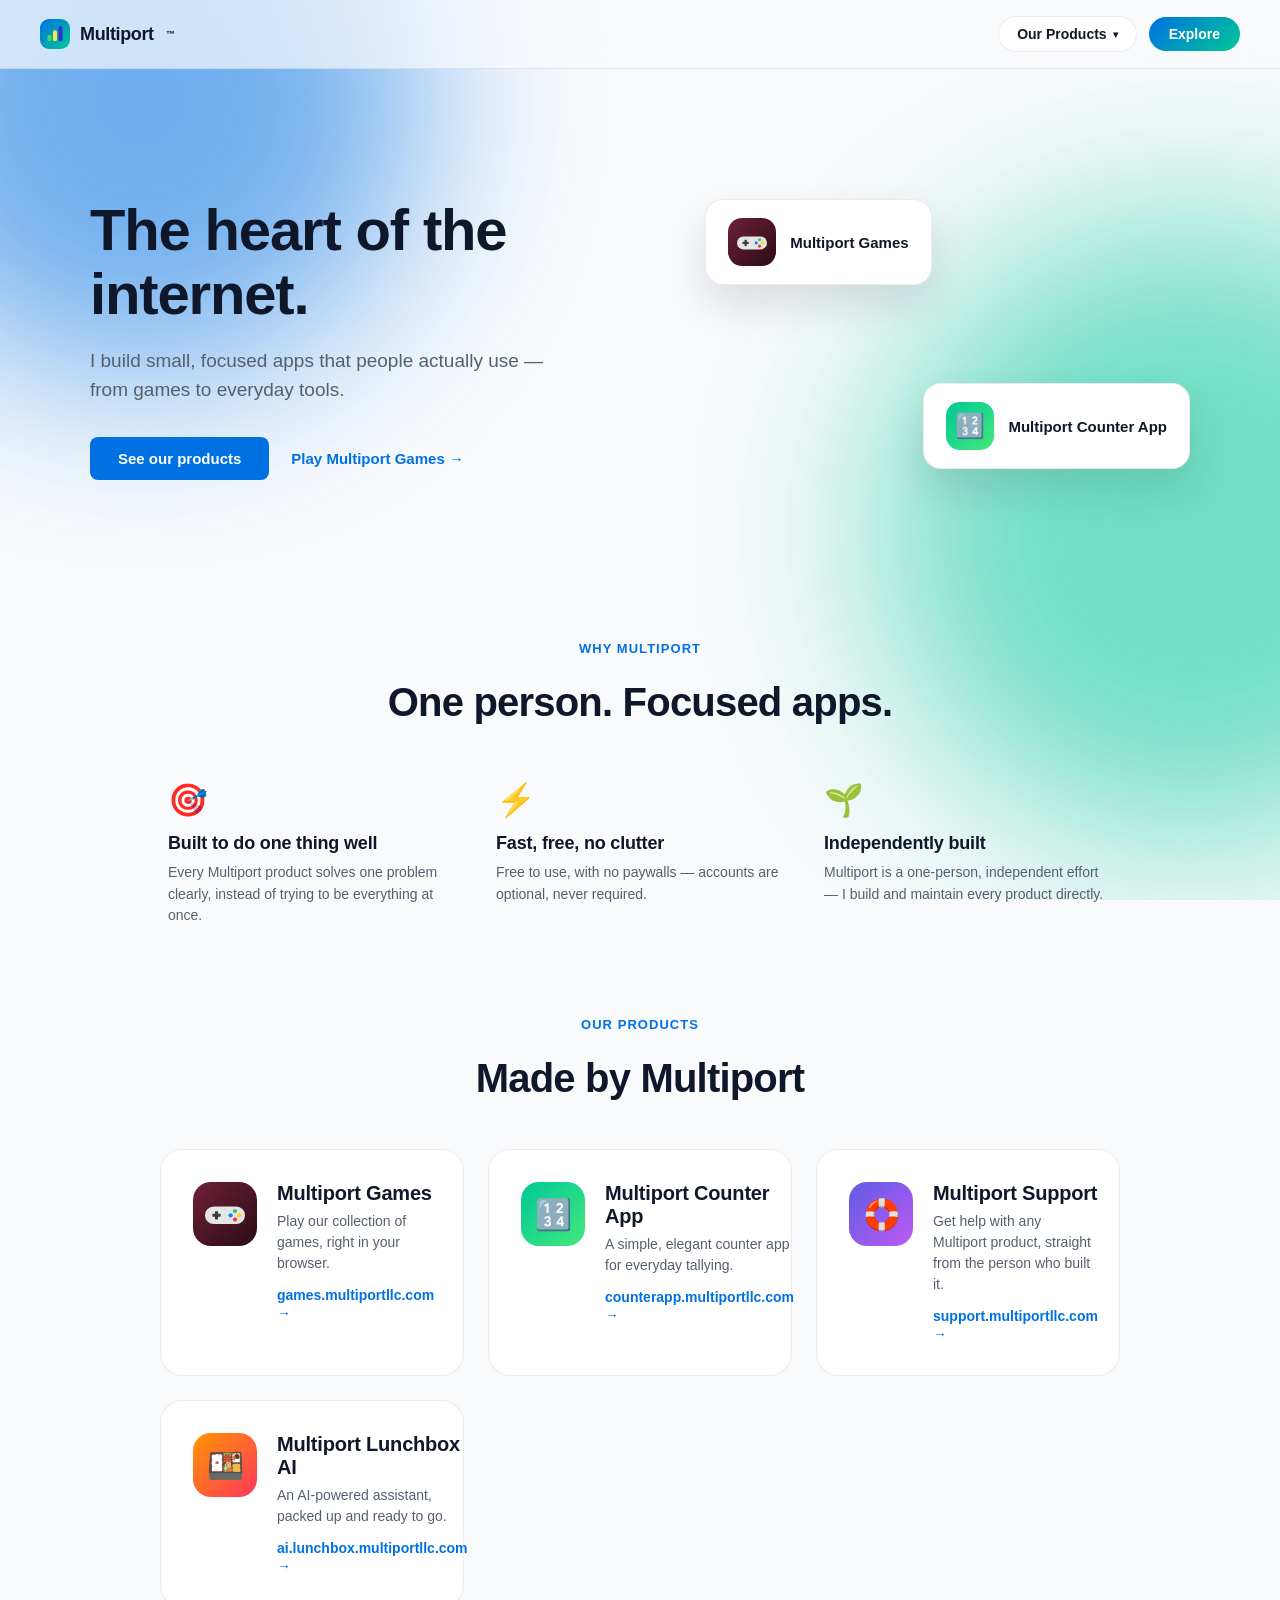
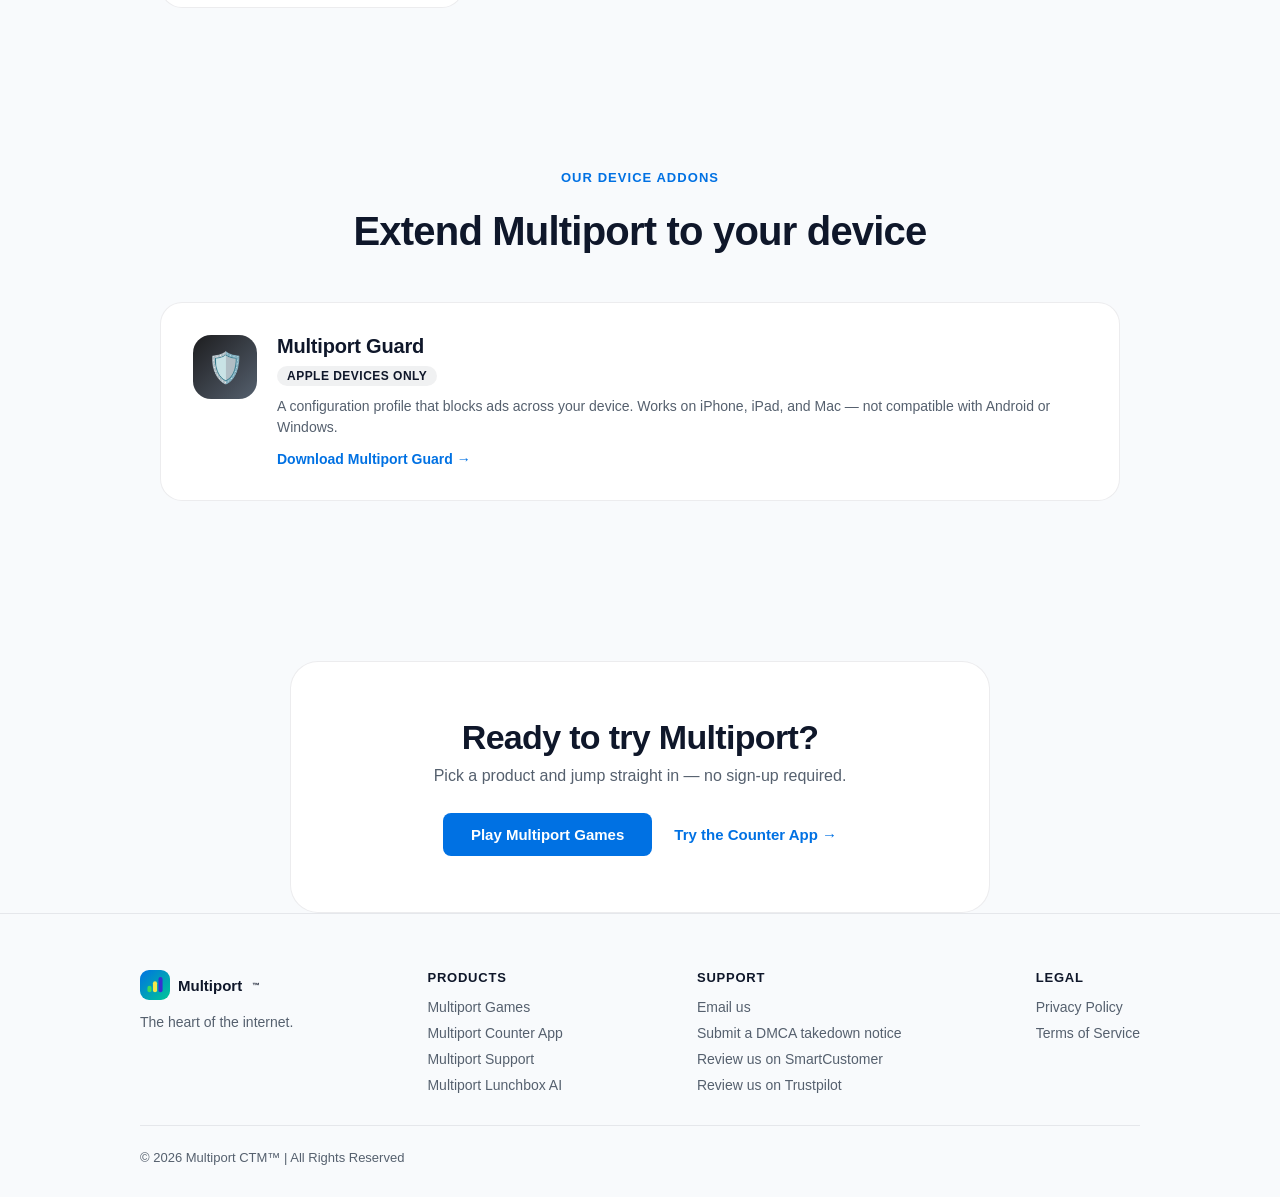
==== index.html @ edde1195 "Replace logo with ascending bar-chart icon, update footer copyright New icon (three ascending green/" ====
<!DOCTYPE html>
<html lang="en">
<head>
<meta charset="UTF-8">
<meta name="viewport" content="width=device-width, initial-scale=1.0">
<title>Multiport</title>
<meta name="description" content="The heart of the internet.">
<meta name="theme-color" content="#0071e3">
<link rel="manifest" href="/manifest.json">
<link rel="icon" href="/icon.svg" type="image/svg+xml">
<link rel="icon" href="/favicon-32.png" sizes="32x32" type="image/png">
<link rel="icon" href="/favicon-16.png" sizes="16x16" type="image/png">
<link rel="apple-touch-icon" href="/apple-touch-icon.png">
<link rel="stylesheet" href="style.css?v=12">
</head>
<body>
  <div class="bg-blobs" aria-hidden="true">
    <div class="blob blob-blue"></div>
    <div class="blob blob-green"></div>
  </div>

  <nav class="navbar">
    <a class="logo" href="/">
      <img class="logo-mark" src="/icon.svg" alt="Multiport logo"> Multiport<sup class="tm">&trade;</sup>
    </a>
    <div class="nav-links">
      <div class="nav-dropdown">
        <button class="dropdown-toggle" aria-haspopup="true" aria-expanded="false">
          Our Products <span class="chevron">&#9662;</span>
        </button>
        <div class="dropdown-menu">
          <a href="https://games.multiportllc.com" target="_blank" rel="noopener noreferrer">
            <img class="dropdown-icon" src="/games-icon.svg" alt="">
            <span>
              <span class="dropdown-title">Multiport Games</span>
              <span class="dropdown-domain">games.multiportllc.com</span>
            </span>
          </a>
          <a href="https://counterapp.multiportllc.com" target="_blank" rel="noopener noreferrer">
            <span class="dropdown-icon">🔢</span>
            <span>
              <span class="dropdown-title">Multiport Counter App</span>
              <span class="dropdown-domain">counterapp.multiportllc.com</span>
            </span>
          </a>
          <a href="https://support.multiportllc.com" target="_blank" rel="noopener noreferrer">
            <span class="dropdown-icon">🛟</span>
            <span>
              <span class="dropdown-title">Multiport Support</span>
              <span class="dropdown-domain">support.multiportllc.com</span>
            </span>
          </a>
          <a href="https://ai.lunchbox.multiportllc.com" target="_blank" rel="noopener noreferrer">
            <span class="dropdown-icon">🍱</span>
            <span>
              <span class="dropdown-title">Multiport Lunchbox AI</span>
              <span class="dropdown-domain">ai.lunchbox.multiportllc.com</span>
            </span>
          </a>
        </div>
      </div>
      <a class="nav-cta" href="#products">Explore</a>
    </div>
  </nav>

  <header class="hero">
    <div class="hero-text">
      <h1>The heart of the internet.</h1>
      <p class="subtitle">I build small, focused apps that people actually use — from games to everyday tools.</p>
      <div class="hero-actions">
        <a class="btn btn-primary" href="#products">See our products</a>
        <a class="btn-link" href="https://games.multiportllc.com" target="_blank" rel="noopener noreferrer">Play Multiport Games &rarr;</a>
      </div>
    </div>
    <div class="hero-visual" aria-hidden="true">
      <div class="hero-card hero-card-1">
        <img class="hero-card-icon" src="/games-icon.svg" alt="">
        <span class="hero-card-label">Multiport Games</span>
      </div>
      <div class="hero-card hero-card-2">
        <span class="hero-card-icon icon-counter">🔢</span>
        <span class="hero-card-label">Multiport Counter App</span>
      </div>
    </div>
  </header>

  <main>
    <section class="features" id="why">
      <span class="eyebrow">Why Multiport</span>
      <h2>One person. Focused apps.</h2>
      <div class="feature-grid">
        <div class="feature-card">
          <div class="feature-icon">🎯</div>
          <h3>Built to do one thing well</h3>
          <p>Every Multiport product solves one problem clearly, instead of trying to be everything at once.</p>
        </div>
        <div class="feature-card">
          <div class="feature-icon">⚡</div>
          <h3>Fast, free, no clutter</h3>
          <p>Free to use, with no paywalls — accounts are optional, never required.</p>
        </div>
        <div class="feature-card">
          <div class="feature-icon">🌱</div>
          <h3>Independently built</h3>
          <p>Multiport is a one-person, independent effort — I build and maintain every product directly.</p>
        </div>
      </div>
    </section>

    <section class="products" id="products">
      <span class="eyebrow">Our Products</span>
      <h2>Made by Multiport</h2>
      <div class="product-grid">
        <a class="product-card" href="https://games.multiportllc.com" target="_blank" rel="noopener noreferrer">
          <img class="product-icon" src="/games-icon.svg" alt="Multiport Games logo">
          <div class="product-info">
            <h3>Multiport Games</h3>
            <p>Play our collection of games, right in your browser.</p>
            <span class="product-link">games.multiportllc.com &rarr;</span>
          </div>
        </a>
        <a class="product-card" href="https://counterapp.multiportllc.com" target="_blank" rel="noopener noreferrer">
          <div class="product-icon icon-counter">🔢</div>
          <div class="product-info">
            <h3>Multiport Counter App</h3>
            <p>A simple, elegant counter app for everyday tallying.</p>
            <span class="product-link">counterapp.multiportllc.com &rarr;</span>
          </div>
        </a>
        <a class="product-card" href="https://support.multiportllc.com" target="_blank" rel="noopener noreferrer">
          <div class="product-icon icon-support">🛟</div>
          <div class="product-info">
            <h3>Multiport Support</h3>
            <p>Get help with any Multiport product, straight from the person who built it.</p>
            <span class="product-link">support.multiportllc.com &rarr;</span>
          </div>
        </a>
        <a class="product-card" href="https://ai.lunchbox.multiportllc.com" target="_blank" rel="noopener noreferrer">
          <div class="product-icon icon-lunchbox">🍱</div>
          <div class="product-info">
            <h3>Multiport Lunchbox AI</h3>
            <p>An AI-powered assistant, packed up and ready to go.</p>
            <span class="product-link">ai.lunchbox.multiportllc.com &rarr;</span>
          </div>
        </a>
      </div>
    </section>

    <section class="products" id="addons">
      <span class="eyebrow">Our Device Addons</span>
      <h2>Extend Multiport to your device</h2>
      <div class="product-grid">
        <a class="product-card" href="/downloads/MultiportGuard.mobileconfig">
          <div class="product-icon icon-guard">🛡️</div>
          <div class="product-info">
            <h3>Multiport Guard</h3>
            <span class="addon-badge">Apple devices only</span>
            <p>A configuration profile that blocks ads across your device. Works on iPhone, iPad, and Mac
            — not compatible with Android or Windows.</p>
            <span class="product-link">Download Multiport Guard &rarr;</span>
          </div>
        </a>
      </div>
    </section>

    <section class="cta-band">
      <h2>Ready to try Multiport?</h2>
      <p>Pick a product and jump straight in — no sign-up required.</p>
      <div class="hero-actions cta-band-actions">
        <a class="btn btn-primary" href="https://games.multiportllc.com" target="_blank" rel="noopener noreferrer">Play Multiport Games</a>
        <a class="btn-link" href="https://counterapp.multiportllc.com" target="_blank" rel="noopener noreferrer">Try the Counter App &rarr;</a>
      </div>
    </section>
  </main>

  <footer>
    <div class="footer-grid">
      <div class="footer-brand">
        <div class="footer-logo"><img class="logo-mark" src="/icon.svg" alt="Multiport logo"> Multiport<sup class="tm">&trade;</sup></div>
        <p class="footer-tagline">The heart of the internet.</p>
      </div>
      <div class="footer-links">
        <span class="footer-heading">Products</span>
        <a href="https://games.multiportllc.com" target="_blank" rel="noopener noreferrer">Multiport Games</a>
        <a href="https://counterapp.multiportllc.com" target="_blank" rel="noopener noreferrer">Multiport Counter App</a>
        <a href="https://support.multiportllc.com" target="_blank" rel="noopener noreferrer">Multiport Support</a>
        <a href="https://ai.lunchbox.multiportllc.com" target="_blank" rel="noopener noreferrer">Multiport Lunchbox AI</a>
      </div>
      <div class="footer-links">
        <span class="footer-heading">Support</span>
        <a href="mailto:support@multiportllc.com">Email us</a>
        <a href="mailto:dmca@multiportllc.com">Submit a DMCA takedown notice</a>
        <a href="https://www.smartcustomer.com/reviews/multiportllc.com" target="_blank" rel="noopener noreferrer">Review us on SmartCustomer</a>
        <a href="https://www.trustpilot.com/review/multiportllc.com" target="_blank" rel="noopener noreferrer">Review us on Trustpilot</a>
      </div>
      <div class="footer-links">
        <span class="footer-heading">Legal</span>
        <a href="/privacy.html">Privacy Policy</a>
        <a href="/terms.html">Terms of Service</a>
      </div>
    </div>
    <p class="footer-copyright">©️ 2026 Multiport CTM™️ | All Rights Reserved</p>
  </footer>

  <script>
    const dropdown = document.querySelector('.nav-dropdown');
    const toggle = dropdown.querySelector('.dropdown-toggle');
    toggle.addEventListener('click', () => {
      const isOpen = dropdown.classList.toggle('open');
      toggle.setAttribute('aria-expanded', isOpen);
    });
    document.addEventListener('click', (event) => {
      if (!dropdown.contains(event.target)) {
        dropdown.classList.remove('open');
        toggle.setAttribute('aria-expanded', 'false');
      }
    });
  </script>
</body>
</html>
---- style.css ----
:root {
  color-scheme: light dark;
  --blue: #0071e3;
  --green: #00c896;
  --bg: #f8fafc;
  --fg: #0f172a;
  --muted: #55606e;
  --card-bg: #ffffff;
  --border: rgba(15, 23, 42, 0.08);
}

* {
  box-sizing: border-box;
}

html {
  scroll-behavior: smooth;
}

body {
  margin: 0;
  min-height: 100vh;
  font-family: -apple-system, BlinkMacSystemFont, "SF Pro Display", "SF Pro Text",
    "Helvetica Neue", Helvetica, Arial, sans-serif;
  background: var(--bg);
  color: var(--fg);
  -webkit-font-smoothing: antialiased;
  position: relative;
  overflow-x: hidden;
}

/* Background blobs */
.bg-blobs {
  position: fixed;
  inset: 0;
  z-index: -1;
  overflow: hidden;
}

.blob {
  position: absolute;
  border-radius: 50%;
  filter: blur(90px);
  opacity: 0.55;
}

.blob-blue {
  width: 560px;
  height: 560px;
  top: -180px;
  left: -140px;
  background: var(--blue);
}

.blob-green {
  width: 620px;
  height: 620px;
  top: 220px;
  right: -220px;
  background: var(--green);
}

/* Navbar */
.navbar {
  position: sticky;
  top: 0;
  z-index: 100;
  display: flex;
  align-items: center;
  justify-content: space-between;
  padding: 16px 40px;
  background: rgba(248, 250, 252, 0.7);
  backdrop-filter: blur(16px);
  -webkit-backdrop-filter: blur(16px);
  border-bottom: 1px solid var(--border);
}

.logo {
  display: flex;
  align-items: center;
  gap: 10px;
  font-weight: 700;
  font-size: 18px;
  letter-spacing: -0.02em;
  color: var(--fg);
  text-decoration: none;
}

.logo-mark {
  display: inline-block;
  width: 30px;
  height: 30px;
  border-radius: 9px;
}

.nav-links {
  display: flex;
  align-items: center;
  gap: 12px;
}

.nav-cta {
  text-decoration: none;
  color: #fff;
  background: linear-gradient(135deg, var(--blue), var(--green));
  padding: 9px 20px;
  border-radius: 980px;
  font-size: 14px;
  font-weight: 600;
}

/* Dropdown */
.nav-dropdown {
  position: relative;
}

.dropdown-toggle {
  font-family: inherit;
  font-size: 14px;
  font-weight: 600;
  color: var(--fg);
  background: #fff;
  border: 1px solid var(--border);
  border-radius: 980px;
  padding: 9px 18px;
  cursor: pointer;
  display: flex;
  align-items: center;
  gap: 6px;
  transition: box-shadow 0.2s ease;
}

.dropdown-toggle:hover,
.dropdown-toggle:focus-visible {
  box-shadow: 0 4px 14px rgba(15, 23, 42, 0.1);
}

.chevron {
  font-size: 10px;
  transition: transform 0.2s ease;
}

.nav-dropdown:hover .chevron,
.nav-dropdown:focus-within .chevron,
.nav-dropdown.open .chevron {
  transform: rotate(180deg);
}

.dropdown-menu {
  position: absolute;
  right: 0;
  top: calc(100% + 10px);
  min-width: 280px;
  background: var(--card-bg);
  border-radius: 16px;
  box-shadow: 0 16px 40px rgba(15, 23, 42, 0.16);
  border: 1px solid var(--border);
  padding: 8px;
  opacity: 0;
  visibility: hidden;
  transform: translateY(-8px);
  transition: opacity 0.2s ease, transform 0.2s ease, visibility 0.2s ease;
  z-index: 10;
}

.nav-dropdown:hover .dropdown-menu,
.nav-dropdown:focus-within .dropdown-menu,
.nav-dropdown.open .dropdown-menu {
  opacity: 1;
  visibility: visible;
  transform: translateY(0);
}

.dropdown-menu a {
  display: flex;
  align-items: center;
  gap: 12px;
  padding: 10px 12px;
  border-radius: 10px;
  text-decoration: none;
  color: var(--fg);
}

.dropdown-menu a:hover {
  background: rgba(15, 23, 42, 0.05);
}

.dropdown-icon {
  font-size: 22px;
  width: 28px;
  height: 28px;
  border-radius: 8px;
  object-fit: cover;
  flex-shrink: 0;
}

.dropdown-title {
  display: block;
  font-size: 14px;
  font-weight: 600;
}

.dropdown-domain {
  display: block;
  font-size: 12px;
  color: var(--muted);
}

/* Hero */
.hero {
  display: grid;
  grid-template-columns: 1.1fr 1fr;
  align-items: center;
  gap: 40px;
  padding: 110px 40px 100px;
  max-width: 1180px;
  margin: 0 auto;
}

.hero-text {
  text-align: left;
}

.eyebrow {
  display: inline-block;
  font-size: 13px;
  font-weight: 700;
  text-transform: uppercase;
  letter-spacing: 0.08em;
  color: var(--blue);
  margin-bottom: 18px;
}

.hero h1 {
  font-size: clamp(36px, 5vw, 58px);
  font-weight: 700;
  letter-spacing: -0.02em;
  line-height: 1.1;
  margin: 0 0 20px;
  color: var(--fg);
}

.hero .subtitle {
  font-size: clamp(16px, 1.6vw, 19px);
  color: var(--muted);
  font-weight: 400;
  line-height: 1.55;
  margin: 0 0 32px;
  max-width: 480px;
}

.hero-actions {
  display: flex;
  align-items: center;
  gap: 22px;
  flex-wrap: wrap;
}

.btn {
  display: inline-block;
  text-decoration: none;
  font-size: 15px;
  font-weight: 600;
  padding: 13px 28px;
  border-radius: 8px;
  transition: background 0.2s ease;
}

.btn-primary {
  color: #fff;
  background: var(--blue);
}

.btn-primary:hover {
  background: #0b63c5;
}

.btn-link {
  color: var(--blue);
  text-decoration: none;
  font-size: 15px;
  font-weight: 600;
}

.btn-link:hover {
  text-decoration: underline;
}

/* Hero visual */
.hero-visual {
  position: relative;
  height: 320px;
}

.hero-card {
  position: absolute;
  display: flex;
  align-items: center;
  gap: 14px;
  background: #fff;
  border: 1px solid var(--border);
  border-radius: 18px;
  padding: 18px 22px;
  box-shadow: 0 20px 40px rgba(15, 23, 42, 0.12);
}

.hero-card-1 {
  top: 20px;
  left: 20px;
}

.hero-card-2 {
  bottom: 30px;
  right: 0;
}

.hero-card-icon {
  display: flex;
  align-items: center;
  justify-content: center;
  width: 48px;
  height: 48px;
  border-radius: 14px;
  font-size: 24px;
  object-fit: cover;
  flex-shrink: 0;
}

.hero-card-label {
  font-weight: 600;
  font-size: 15px;
  color: var(--fg);
}

@media (max-width: 820px) {
  .hero {
    grid-template-columns: 1fr;
    text-align: center;
    padding: 90px 24px 60px;
  }

  .hero-text {
    text-align: center;
  }

  .hero .subtitle {
    margin-left: auto;
    margin-right: auto;
  }

  .hero-actions {
    justify-content: center;
  }

  .hero-visual {
    height: auto;
    display: flex;
    flex-direction: column;
    align-items: center;
    gap: 16px;
  }

  .hero-card {
    position: static;
  }
}

@media (max-width: 640px) {
  .navbar {
    padding: 14px 20px;
    gap: 8px;
  }

  .logo {
    font-size: 16px;
  }

  .dropdown-toggle {
    padding: 8px 14px;
    font-size: 13px;
    white-space: nowrap;
  }

  .nav-cta {
    padding: 8px 14px;
    font-size: 13px;
    white-space: nowrap;
  }

  .dropdown-menu {
    min-width: 240px;
    right: -20px;
  }
}

@media (max-width: 420px) {
  .nav-cta {
    display: none;
  }
}

/* Features */
.features {
  max-width: 1000px;
  margin: 0 auto;
  padding: 40px 20px;
  text-align: center;
}

.features h2 {
  font-size: clamp(28px, 4vw, 40px);
  font-weight: 800;
  letter-spacing: -0.02em;
  margin: 6px 0 48px;
  color: var(--fg);
}

.feature-grid {
  display: grid;
  grid-template-columns: repeat(auto-fit, minmax(260px, 1fr));
  gap: 24px;
}

.feature-card {
  padding: 8px;
  text-align: left;
}

.feature-icon {
  font-size: 32px;
  margin-bottom: 14px;
}

.feature-card h3 {
  font-size: 18px;
  font-weight: 700;
  letter-spacing: -0.01em;
  margin: 0 0 8px;
  color: var(--fg);
}

.feature-card p {
  color: var(--muted);
  font-size: 14px;
  line-height: 1.55;
  margin: 0;
}

/* CTA band */
.cta-band {
  max-width: 700px;
  margin: 40px auto 0;
  padding: 56px 32px;
  text-align: center;
  background: var(--card-bg);
  border: 1px solid var(--border);
  border-radius: 28px;
}

.cta-band h2 {
  font-size: clamp(24px, 3.5vw, 34px);
  font-weight: 800;
  letter-spacing: -0.02em;
  margin: 0 0 10px;
  color: var(--fg);
}

.cta-band p {
  color: var(--muted);
  font-size: 16px;
  margin: 0 0 28px;
}

.cta-band-actions {
  justify-content: center;
}

/* Legal pages */
.legal {
  max-width: 720px;
  margin: 0 auto;
  padding: 110px 24px 100px;
}

.legal h1 {
  font-size: clamp(32px, 5vw, 44px);
  font-weight: 800;
  letter-spacing: -0.02em;
  margin: 6px 0 8px;
  color: var(--fg);
}

.legal-updated {
  color: var(--muted);
  font-size: 14px;
  margin: 0 0 32px;
}

.legal p {
  color: var(--fg);
  font-size: 16px;
  line-height: 1.7;
  margin: 0 0 20px;
}

.legal ul {
  margin: 0 0 20px;
  padding-left: 22px;
  color: var(--fg);
  font-size: 16px;
  line-height: 1.7;
}

.legal li {
  margin-bottom: 8px;
}

.legal h2 {
  font-size: 22px;
  font-weight: 700;
  letter-spacing: -0.01em;
  color: var(--fg);
  margin: 40px 0 14px;
}

.legal a {
  color: var(--blue);
}

/* Products */
.products {
  max-width: 1000px;
  margin: 0 auto;
  padding: 40px 20px 120px;
  text-align: center;
}

.products h2 {
  font-size: clamp(28px, 4vw, 40px);
  font-weight: 800;
  letter-spacing: -0.02em;
  margin: 6px 0 48px;
  color: var(--fg);
}

.product-grid {
  display: grid;
  grid-template-columns: repeat(auto-fit, minmax(300px, 1fr));
  gap: 24px;
}

.product-card {
  background: var(--card-bg);
  border: 1px solid var(--border);
  border-radius: 22px;
  padding: 32px;
  text-decoration: none;
  color: var(--fg);
  transition: transform 0.25s ease, box-shadow 0.25s ease;
  display: flex;
  align-items: flex-start;
  gap: 20px;
  text-align: left;
}

.product-card:hover {
  transform: translateY(-6px);
  box-shadow: 0 20px 40px rgba(15, 23, 42, 0.1);
}

.product-icon {
  flex-shrink: 0;
  width: 64px;
  height: 64px;
  border-radius: 18px;
  object-fit: cover;
  display: flex;
  align-items: center;
  justify-content: center;
  font-size: 30px;
}

.icon-games {
  background: linear-gradient(135deg, #0071e3, #4facfe);
}

.icon-counter {
  background: linear-gradient(135deg, #00c896, #43e97b);
}

.icon-support {
  background: linear-gradient(135deg, #5e5ce6, #bf5af2);
}

.icon-lunchbox {
  background: linear-gradient(135deg, #ff9500, #ff375f);
}

.icon-guard {
  background: linear-gradient(135deg, #1d1d1f, #55606e);
}

.addon-badge {
  display: inline-block;
  font-size: 12px;
  font-weight: 700;
  text-transform: uppercase;
  letter-spacing: 0.04em;
  color: var(--fg);
  background: rgba(15, 23, 42, 0.06);
  border-radius: 980px;
  padding: 3px 10px;
  margin: 2px 0 10px;
}

.product-info h3 {
  font-size: 20px;
  font-weight: 700;
  letter-spacing: -0.01em;
  margin: 0 0 6px;
}

.product-info p {
  color: var(--muted);
  font-size: 14px;
  margin: 0 0 12px;
  line-height: 1.5;
}

.product-link {
  color: var(--blue);
  font-size: 14px;
  font-weight: 600;
}

/* Footer */
footer {
  padding: 56px 20px 32px;
  border-top: 1px solid var(--border);
}

.tm {
  font-size: 0.5em;
  font-weight: 600;
  margin-left: 2px;
}

.footer-grid {
  max-width: 1000px;
  margin: 0 auto;
  display: flex;
  flex-wrap: wrap;
  justify-content: space-between;
  gap: 32px;
  padding-bottom: 32px;
}

.footer-logo {
  display: inline-flex;
  align-items: center;
  gap: 8px;
  font-weight: 700;
  font-size: 15px;
  color: var(--fg);
}

.footer-tagline {
  color: var(--muted);
  font-size: 14px;
  margin: 10px 0 0;
}

.footer-links {
  display: flex;
  flex-direction: column;
  gap: 10px;
}

.footer-heading {
  font-size: 13px;
  font-weight: 700;
  text-transform: uppercase;
  letter-spacing: 0.06em;
  color: var(--fg);
  margin-bottom: 4px;
}

.footer-links a {
  color: var(--muted);
  text-decoration: none;
  font-size: 14px;
}

.footer-links a:hover {
  color: var(--blue);
}

.footer-copyright {
  max-width: 1000px;
  margin: 0 auto;
  padding-top: 24px;
  border-top: 1px solid var(--border);
  color: var(--muted);
  font-size: 13px;
}
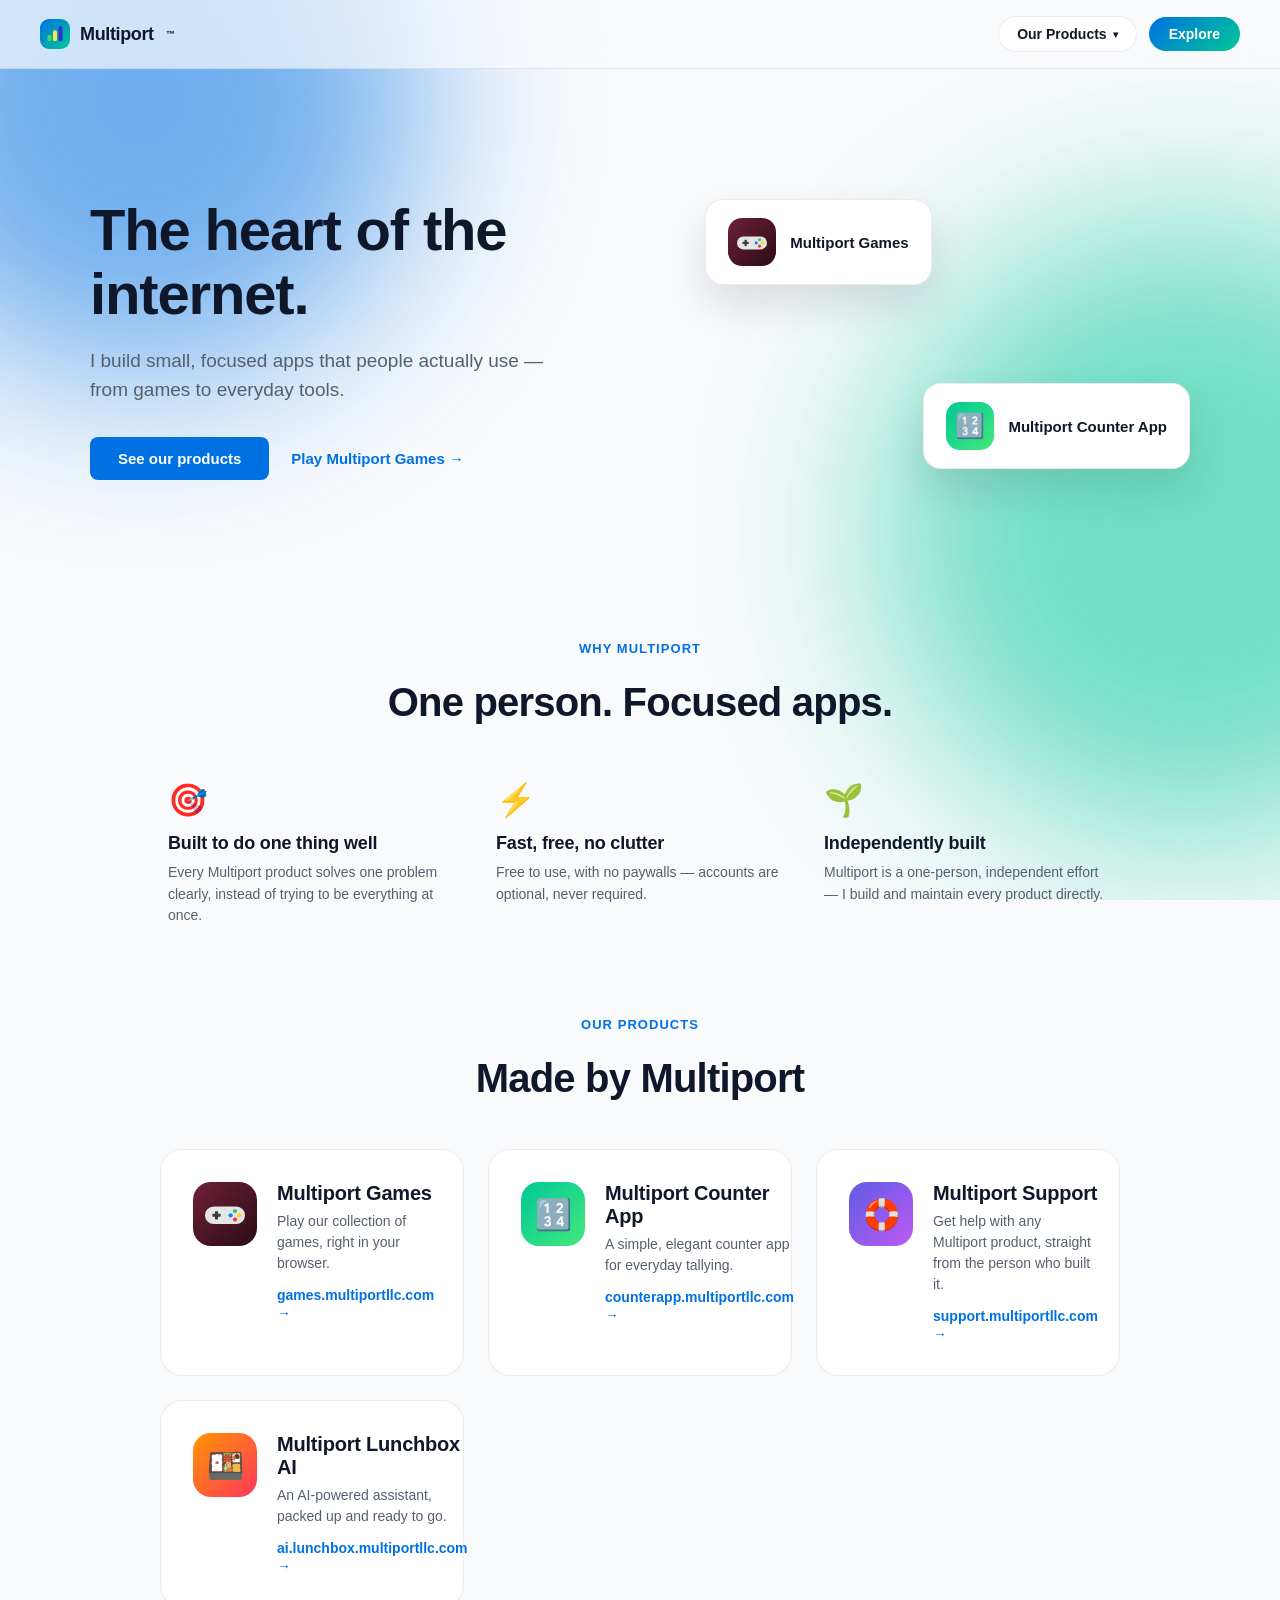
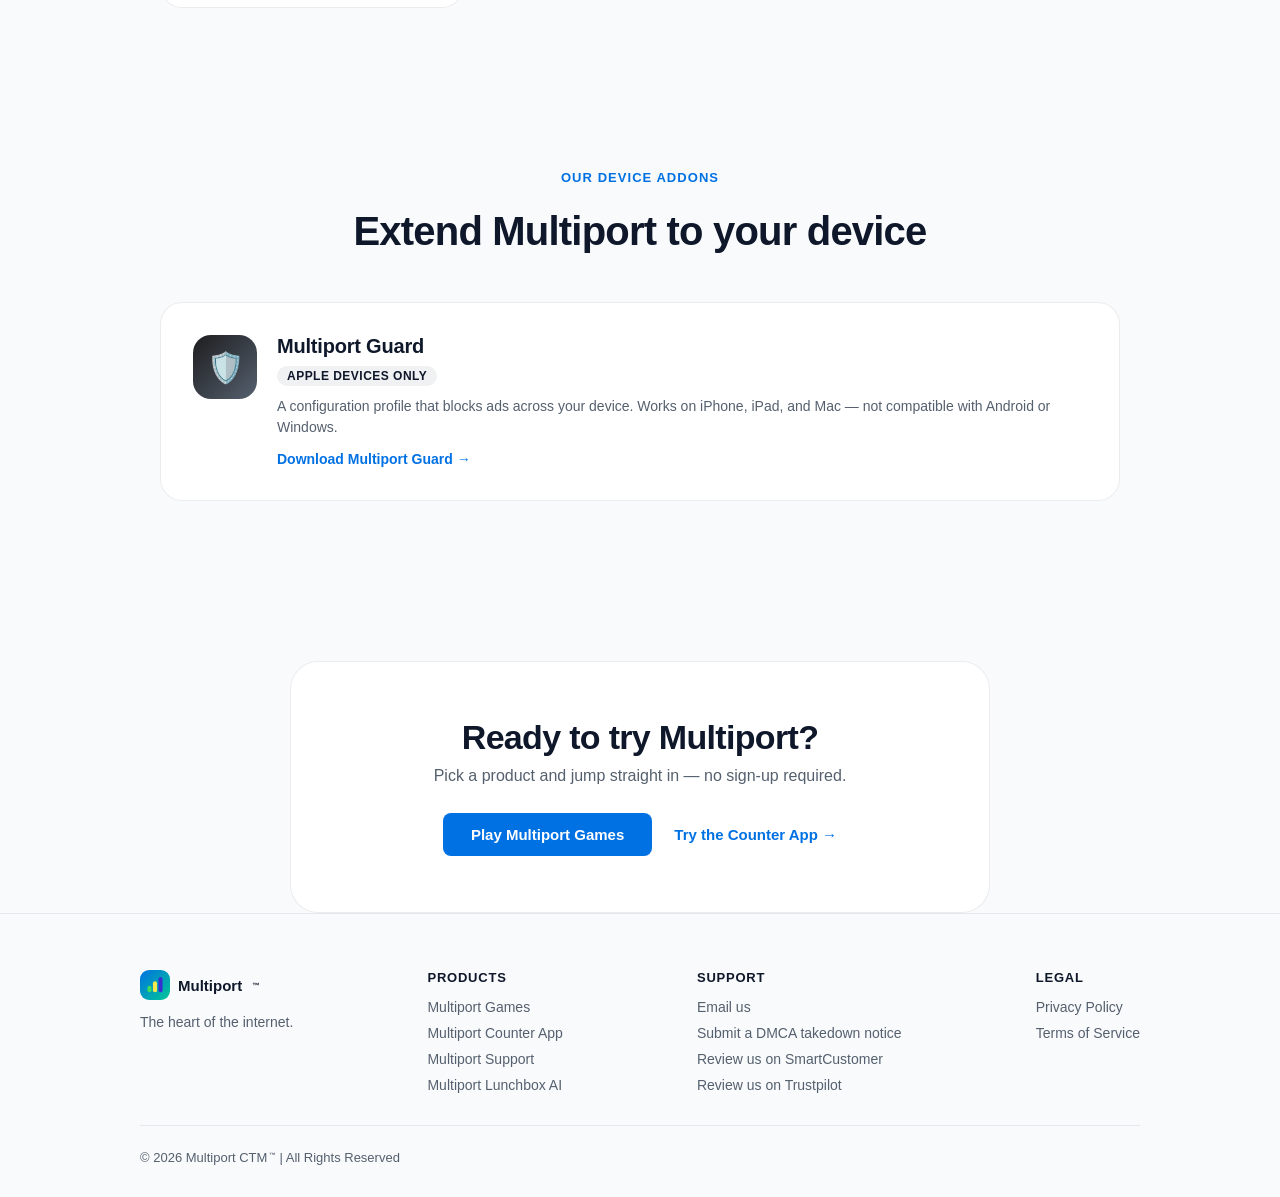
==== commit b15ca8f4: "Fix footer copyright symbol and trademark sizing Use a real copyright glyph (&copy;) instead of the " ====
--- a/index.html
+++ b/index.html
@@ -199,7 +199,7 @@
         <a href="/terms.html">Terms of Service</a>
       </div>
     </div>
-    <p class="footer-copyright">©️ 2026 Multiport CTM™️ | All Rights Reserved</p>
+    <p class="footer-copyright">&copy; 2026 Multiport CTM<sup class="tm">&trade;</sup> | All Rights Reserved</p>
   </footer>
 
   <script>
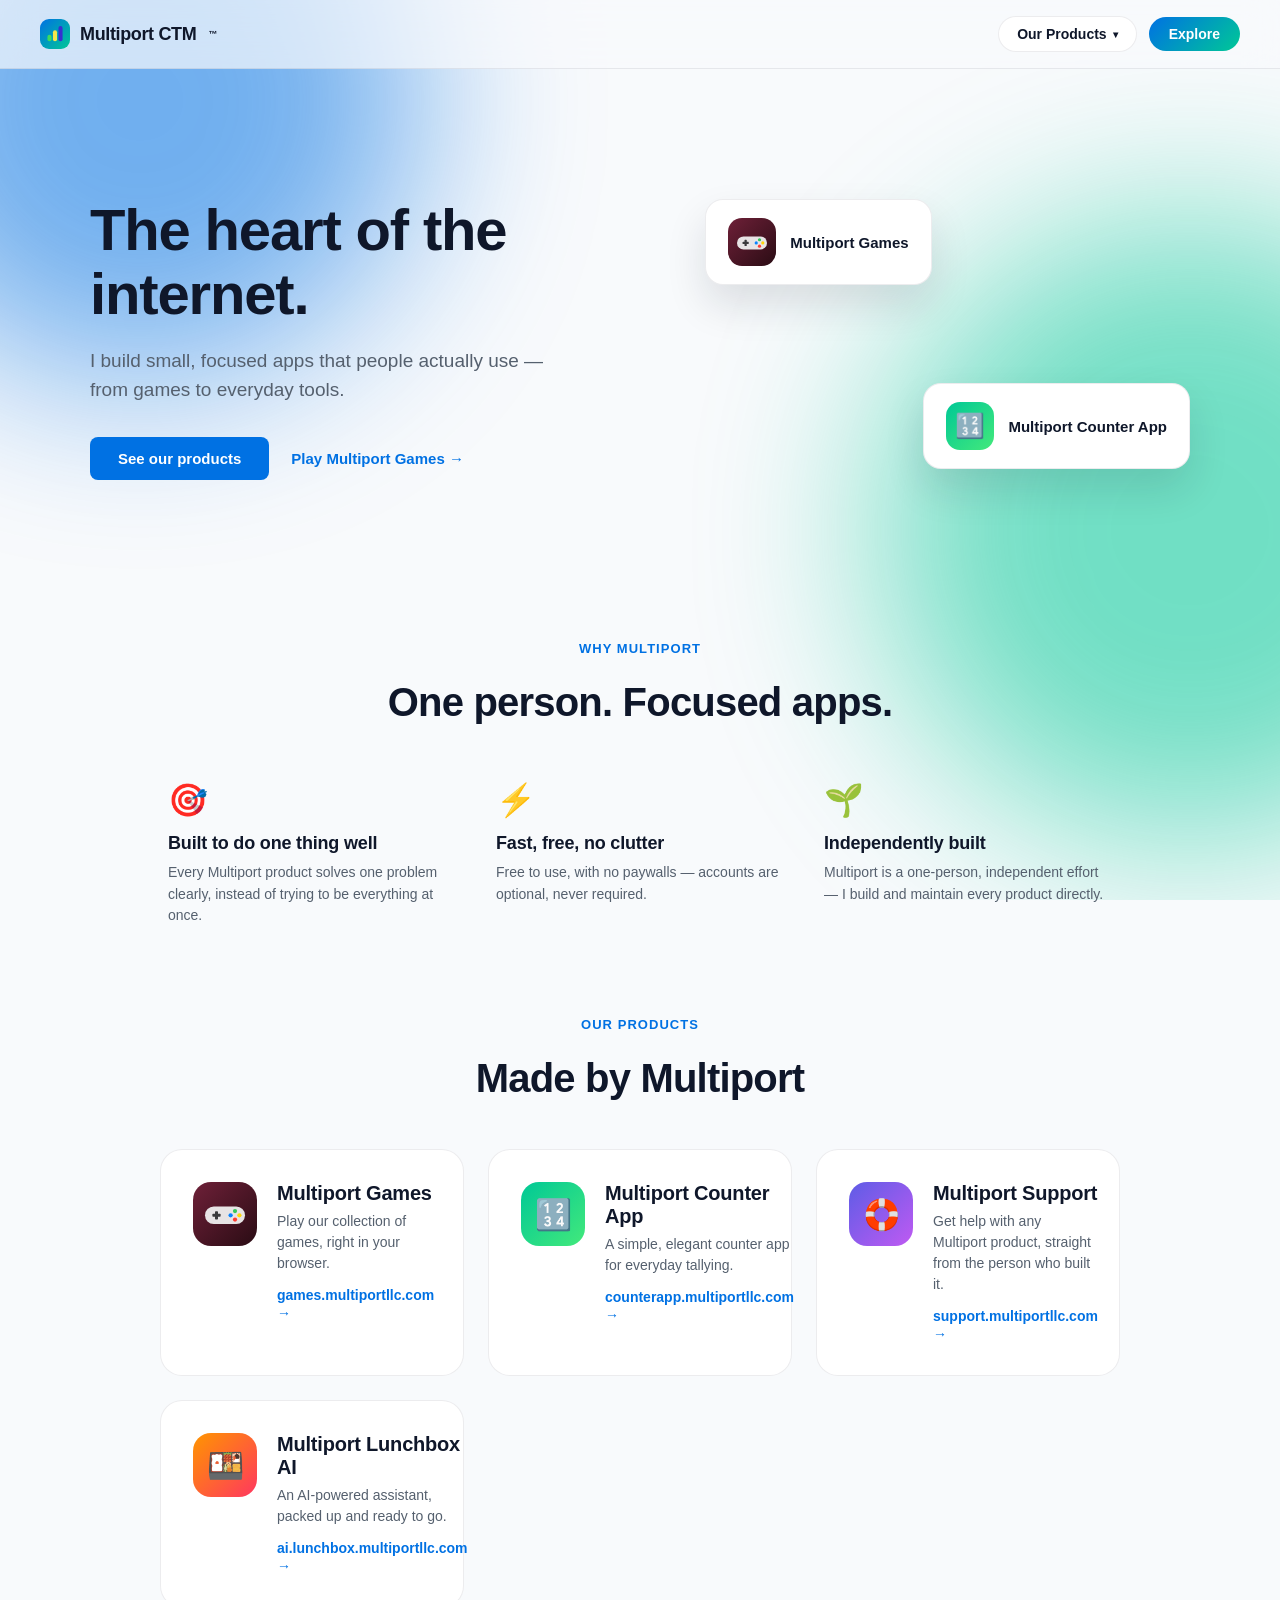
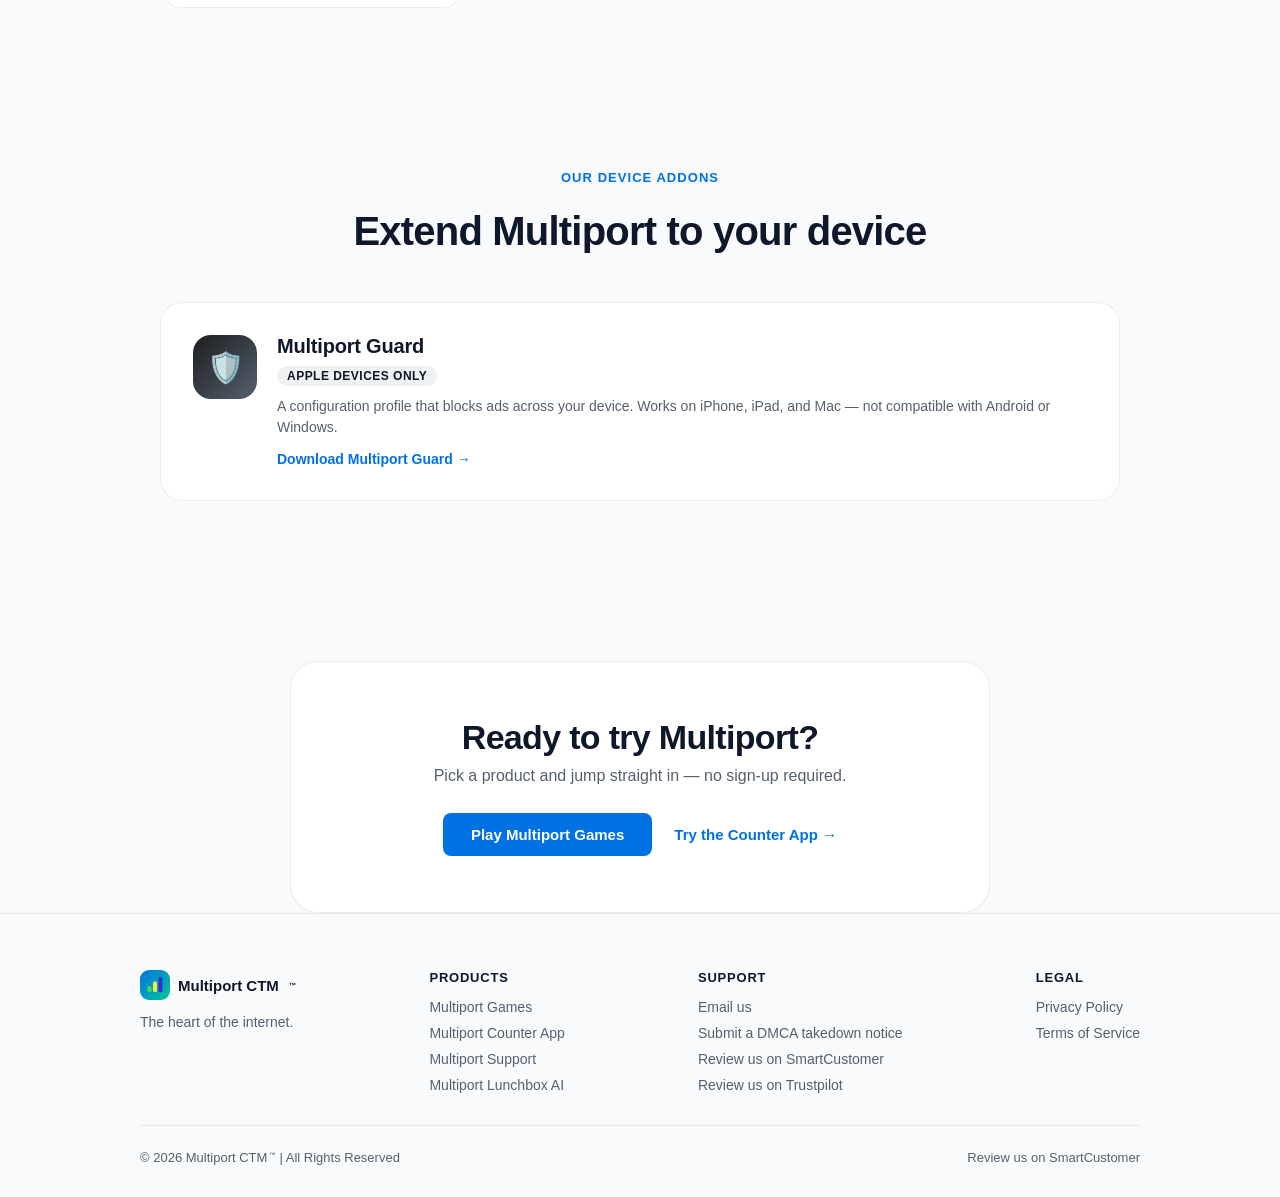
==== commit 1b8f6212: "Add CTM to the nav/footer logo and a bottom review link The nav and footer logo lockups now read "Mu" ====
--- a/index.html
+++ b/index.html
@@ -11,7 +11,7 @@
 <link rel="icon" href="/favicon-32.png" sizes="32x32" type="image/png">
 <link rel="icon" href="/favicon-16.png" sizes="16x16" type="image/png">
 <link rel="apple-touch-icon" href="/apple-touch-icon.png">
-<link rel="stylesheet" href="style.css?v=12">
+<link rel="stylesheet" href="style.css?v=13">
 </head>
 <body>
   <div class="bg-blobs" aria-hidden="true">
@@ -21,7 +21,7 @@
 
   <nav class="navbar">
     <a class="logo" href="/">
-      <img class="logo-mark" src="/icon.svg" alt="Multiport logo"> Multiport<sup class="tm">&trade;</sup>
+      <img class="logo-mark" src="/icon.svg" alt="Multiport logo"> Multiport CTM<sup class="tm">&trade;</sup>
     </a>
     <div class="nav-links">
       <div class="nav-dropdown">
@@ -176,7 +176,7 @@
   <footer>
     <div class="footer-grid">
       <div class="footer-brand">
-        <div class="footer-logo"><img class="logo-mark" src="/icon.svg" alt="Multiport logo"> Multiport<sup class="tm">&trade;</sup></div>
+        <div class="footer-logo"><img class="logo-mark" src="/icon.svg" alt="Multiport logo"> Multiport CTM<sup class="tm">&trade;</sup></div>
         <p class="footer-tagline">The heart of the internet.</p>
       </div>
       <div class="footer-links">
@@ -199,7 +199,10 @@
         <a href="/terms.html">Terms of Service</a>
       </div>
     </div>
-    <p class="footer-copyright">&copy; 2026 Multiport CTM<sup class="tm">&trade;</sup> | All Rights Reserved</p>
+    <div class="footer-bottom">
+      <p class="footer-copyright">&copy; 2026 Multiport CTM<sup class="tm">&trade;</sup> | All Rights Reserved</p>
+      <a class="footer-bottom-link" href="https://www.smartcustomer.com/reviews/multiportllc.com" target="_blank" rel="noopener noreferrer">Review us on SmartCustomer</a>
+    </div>
   </footer>
 
   <script>
--- a/style.css
+++ b/style.css
@@ -695,11 +695,30 @@
   color: var(--blue);
 }
 
-.footer-copyright {
+.footer-bottom {
   max-width: 1000px;
   margin: 0 auto;
   padding-top: 24px;
   border-top: 1px solid var(--border);
+  display: flex;
+  flex-wrap: wrap;
+  align-items: center;
+  justify-content: space-between;
+  gap: 12px;
+}
+
+.footer-copyright {
   color: var(--muted);
   font-size: 13px;
-}
+  margin: 0;
+}
+
+.footer-bottom-link {
+  color: var(--muted);
+  font-size: 13px;
+  text-decoration: none;
+}
+
+.footer-bottom-link:hover {
+  color: var(--blue);
+}
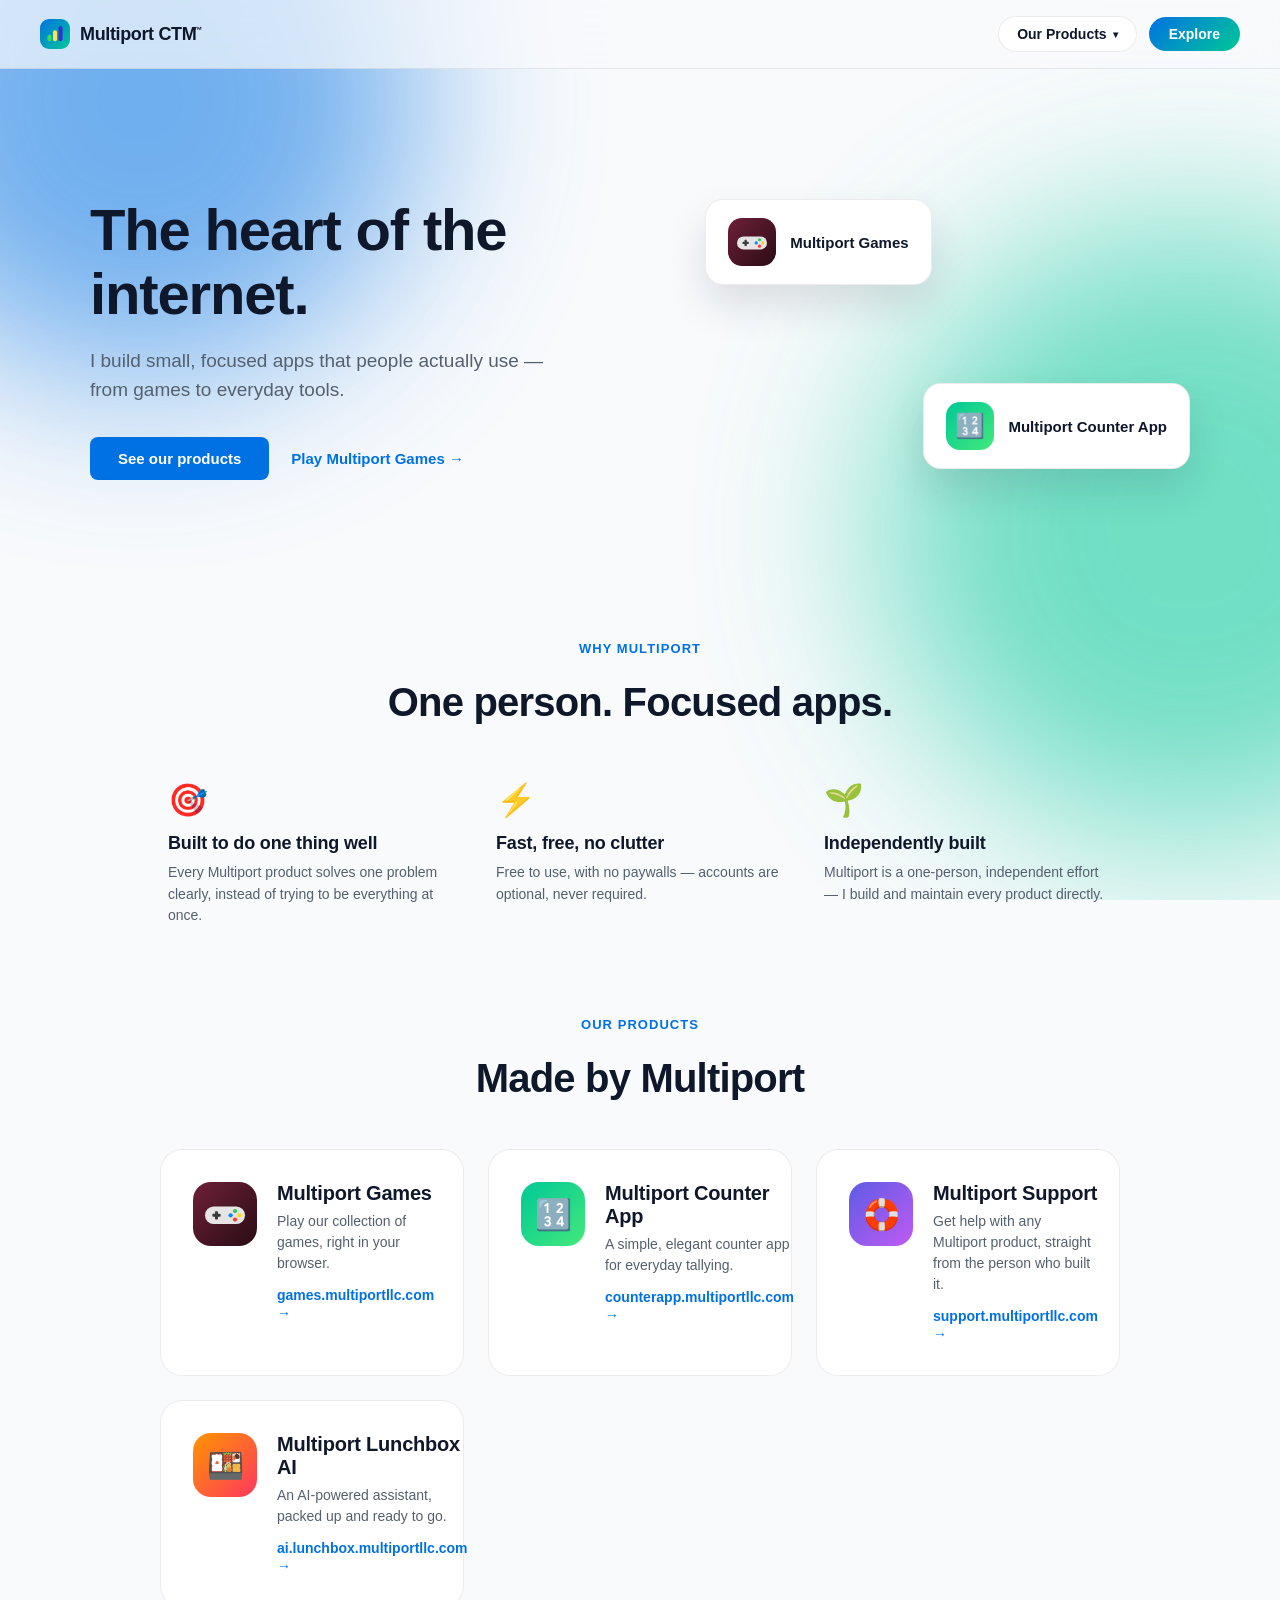
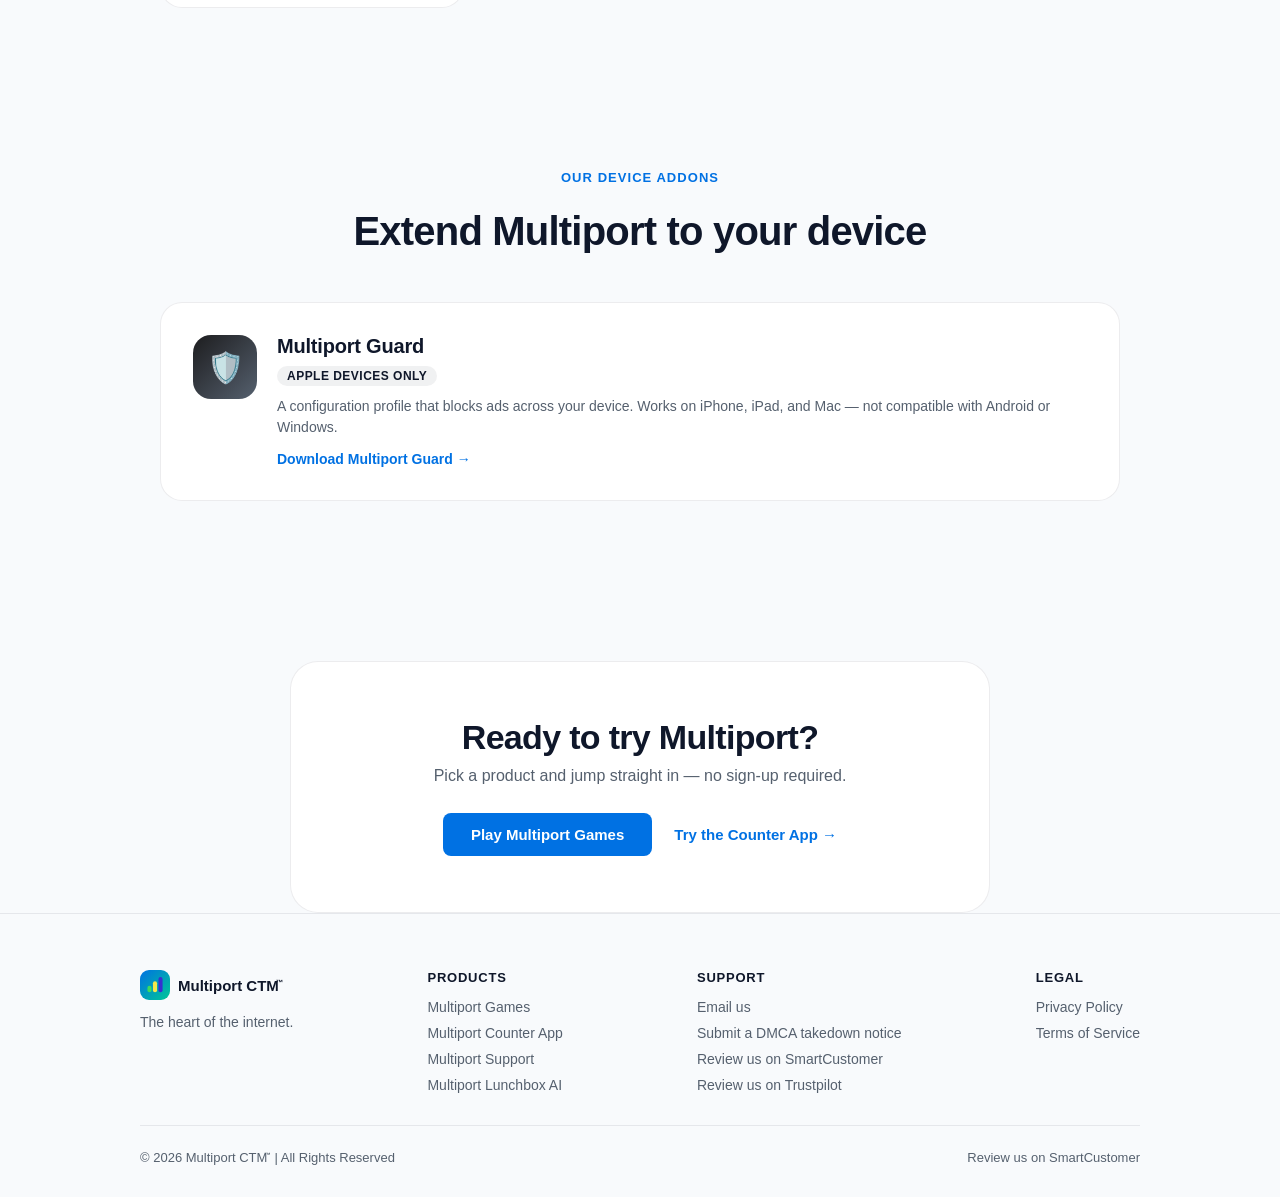
==== commit 2827981f: "Tighten spacing between "Multiport CTM" and the TM symbol Wrap the wordmark text in a single span so" ====
--- a/index.html
+++ b/index.html
@@ -11,7 +11,7 @@
 <link rel="icon" href="/favicon-32.png" sizes="32x32" type="image/png">
 <link rel="icon" href="/favicon-16.png" sizes="16x16" type="image/png">
 <link rel="apple-touch-icon" href="/apple-touch-icon.png">
-<link rel="stylesheet" href="style.css?v=13">
+<link rel="stylesheet" href="style.css?v=14">
 </head>
 <body>
   <div class="bg-blobs" aria-hidden="true">
@@ -21,7 +21,7 @@
 
   <nav class="navbar">
     <a class="logo" href="/">
-      <img class="logo-mark" src="/icon.svg" alt="Multiport logo"> Multiport CTM<sup class="tm">&trade;</sup>
+      <img class="logo-mark" src="/icon.svg" alt="Multiport logo"> <span class="logo-text">Multiport CTM<sup class="tm">&trade;</sup></span>
     </a>
     <div class="nav-links">
       <div class="nav-dropdown">
@@ -176,7 +176,7 @@
   <footer>
     <div class="footer-grid">
       <div class="footer-brand">
-        <div class="footer-logo"><img class="logo-mark" src="/icon.svg" alt="Multiport logo"> Multiport CTM<sup class="tm">&trade;</sup></div>
+        <div class="footer-logo"><img class="logo-mark" src="/icon.svg" alt="Multiport logo"> <span class="logo-text">Multiport CTM<sup class="tm">&trade;</sup></span></div>
         <p class="footer-tagline">The heart of the internet.</p>
       </div>
       <div class="footer-links">
--- a/style.css
+++ b/style.css
@@ -642,7 +642,7 @@
 .tm {
   font-size: 0.5em;
   font-weight: 600;
-  margin-left: 2px;
+  margin-left: -3px;
 }
 
 .footer-grid {
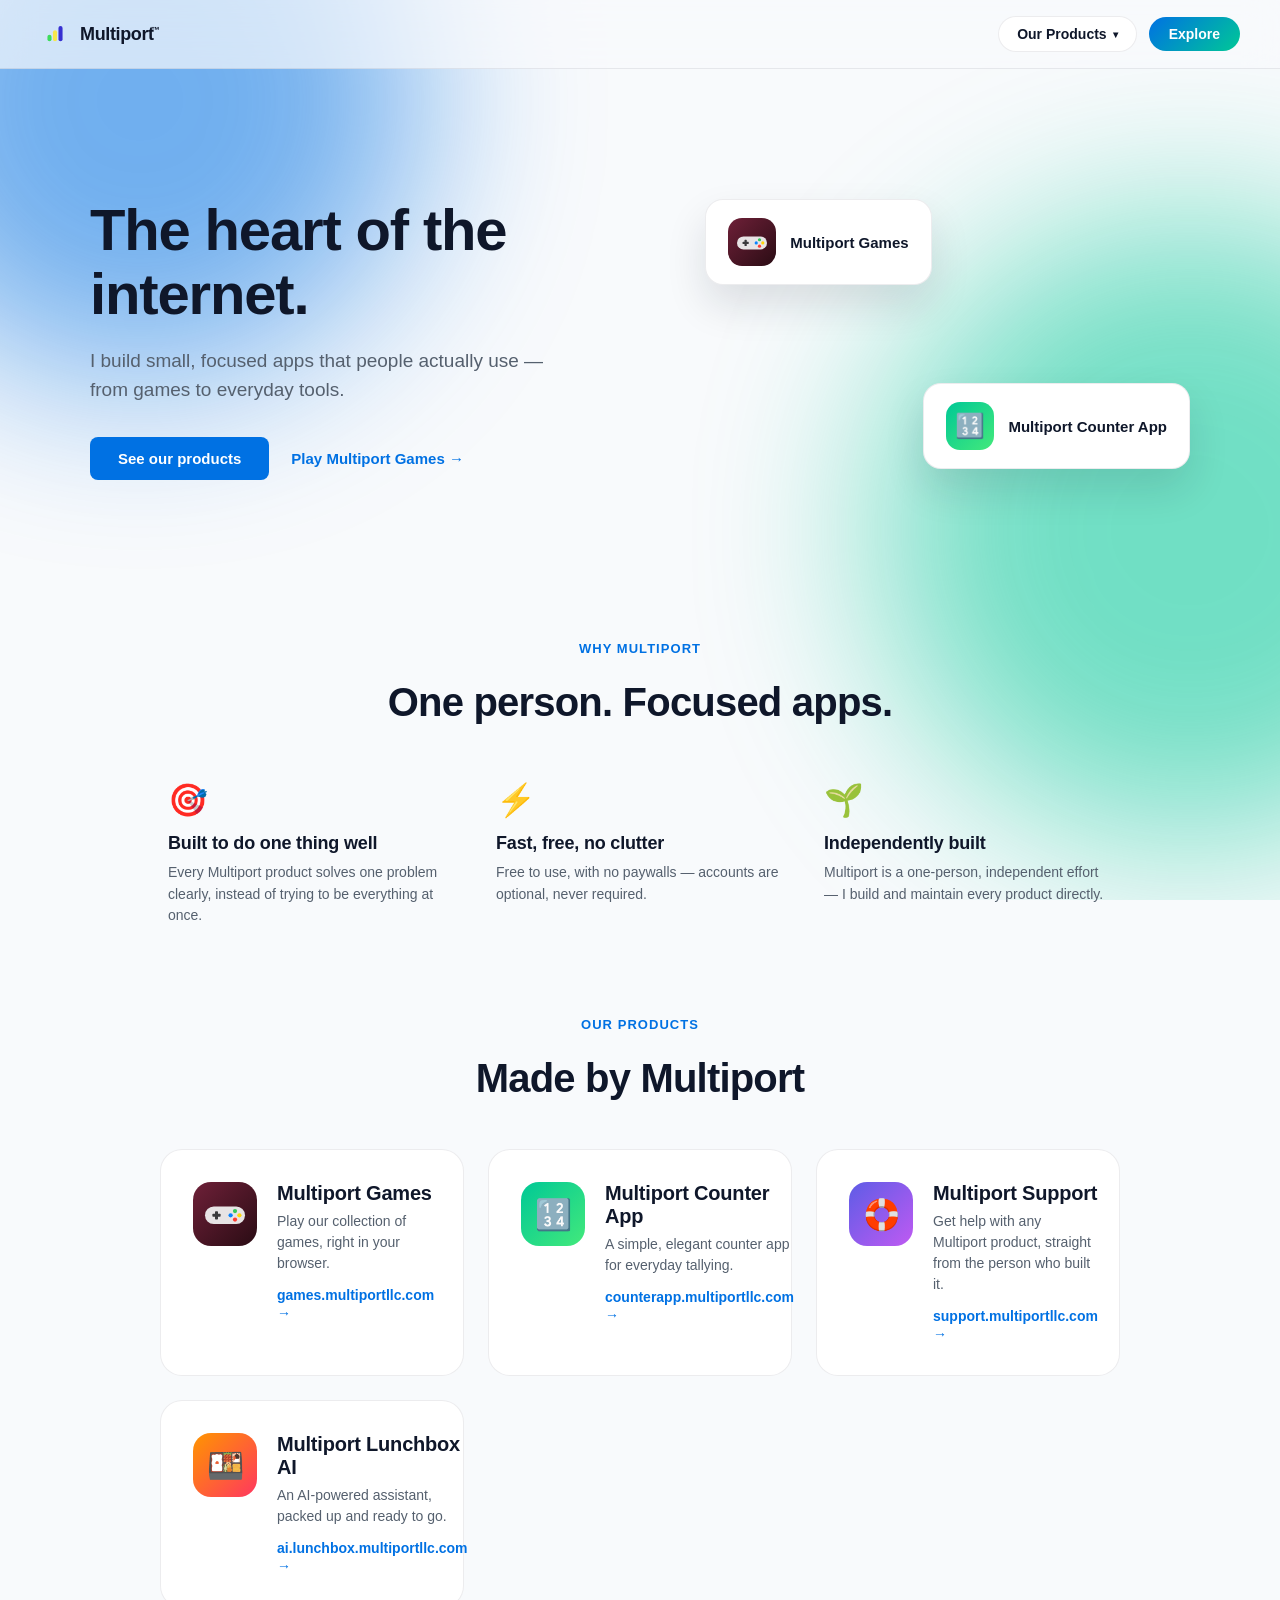
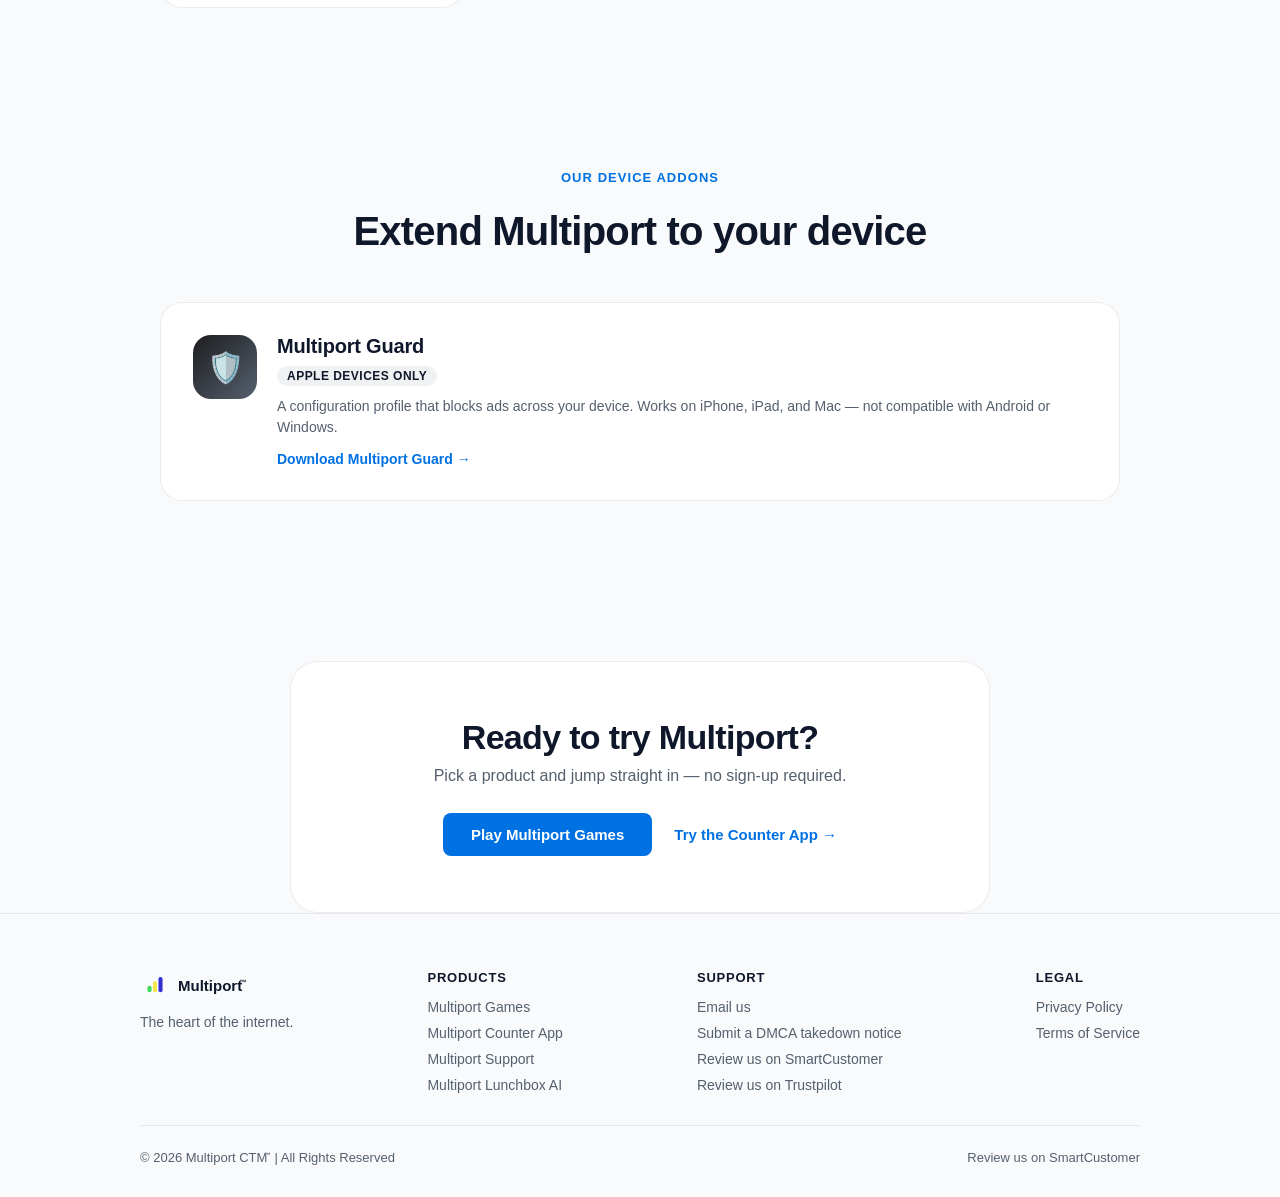
==== commit 9d3b8ad5: "Remove logo background, drop CTM from wordmark (keep in copyright) - icon.svg and all derived favico" ====
--- a/index.html
+++ b/index.html
@@ -6,11 +6,10 @@
 <title>Multiport</title>
 <meta name="description" content="The heart of the internet.">
 <meta name="theme-color" content="#0071e3">
-<link rel="manifest" href="/manifest.json">
-<link rel="icon" href="/icon.svg" type="image/svg+xml">
-<link rel="icon" href="/favicon-32.png" sizes="32x32" type="image/png">
-<link rel="icon" href="/favicon-16.png" sizes="16x16" type="image/png">
-<link rel="apple-touch-icon" href="/apple-touch-icon.png">
+<link rel="apple-touch-icon" href="apple-touch-icon.png">
+<link rel="icon" type="image/png" href="apple-touch-icon.png">
+<link rel="icon" href="favicon.ico">
+<link rel="manifest" href="manifest.json">
 <link rel="stylesheet" href="style.css?v=14">
 </head>
 <body>
@@ -21,7 +20,7 @@
 
   <nav class="navbar">
     <a class="logo" href="/">
-      <img class="logo-mark" src="/icon.svg" alt="Multiport logo"> <span class="logo-text">Multiport CTM<sup class="tm">&trade;</sup></span>
+      <img class="logo-mark" src="/icon.svg" alt="Multiport logo"> <span class="logo-text">Multiport<sup class="tm">&trade;</sup></span>
     </a>
     <div class="nav-links">
       <div class="nav-dropdown">
@@ -176,7 +175,7 @@
   <footer>
     <div class="footer-grid">
       <div class="footer-brand">
-        <div class="footer-logo"><img class="logo-mark" src="/icon.svg" alt="Multiport logo"> <span class="logo-text">Multiport CTM<sup class="tm">&trade;</sup></span></div>
+        <div class="footer-logo"><img class="logo-mark" src="/icon.svg" alt="Multiport logo"> <span class="logo-text">Multiport<sup class="tm">&trade;</sup></span></div>
         <p class="footer-tagline">The heart of the internet.</p>
       </div>
       <div class="footer-links">
